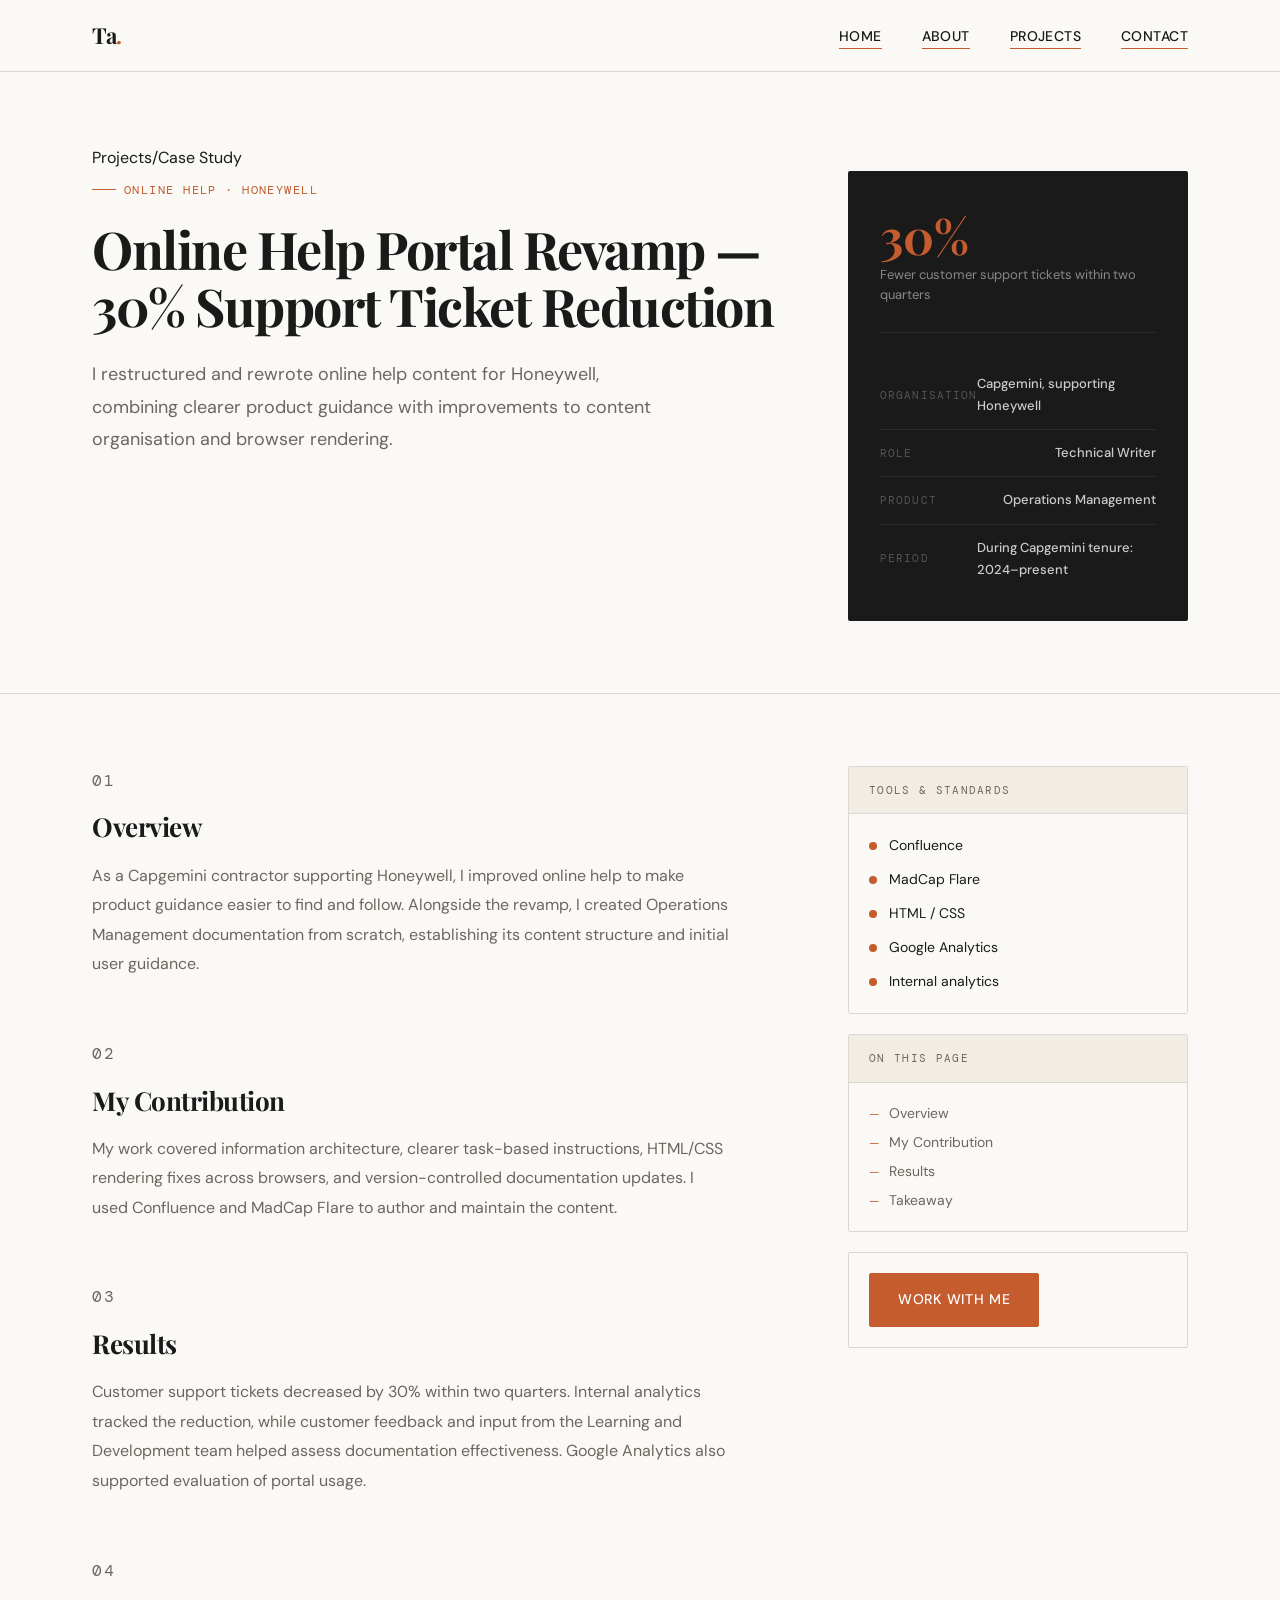
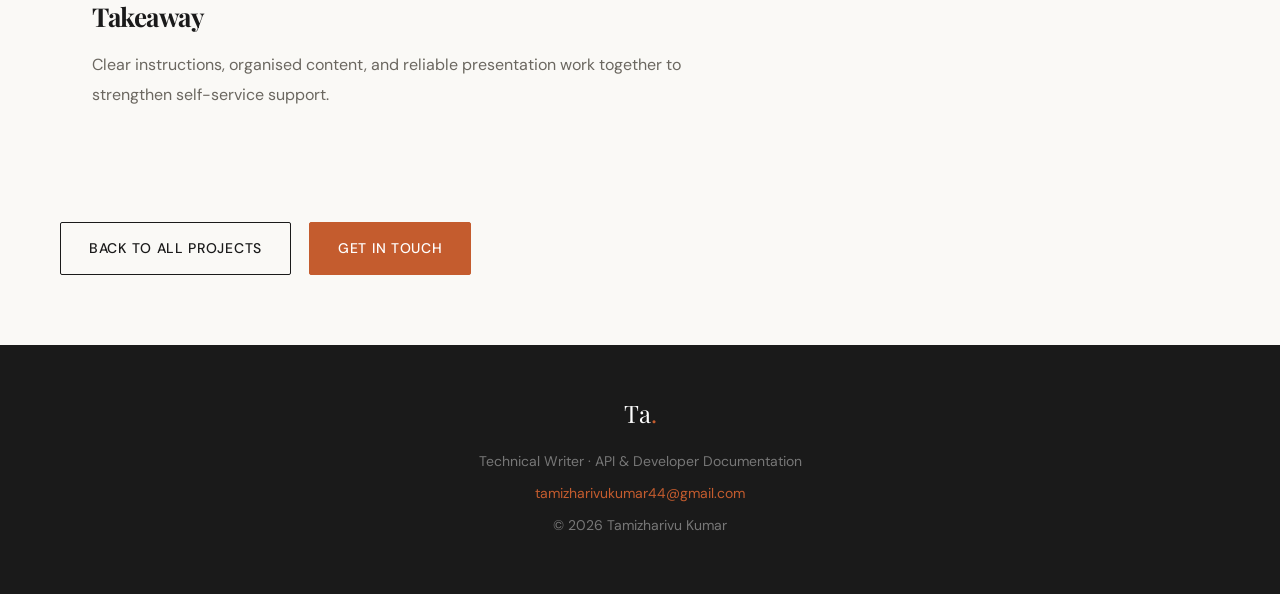
==== pages/project-help-portal.html @ be79c394 "Add new project pages for UI Audit and Video Tutorials; update project links in main projects page" ====
<!DOCTYPE html>
<html lang="en"><head><meta charset="UTF-8"><meta name="viewport" content="width=device-width, initial-scale=1"><title>Online Help Portal Revamp — 30% Support Ticket Reduction — Tamizharivu Kumar</title><meta name="description" content="I restructured and rewrote online help content for Honeywell, combining clearer product guidance with improvements to content organisation and browser rendering."><link rel="stylesheet" href="../css/style.css"><style>
    /* ── CASE STUDY PAGE EXTRAS ── */

    .cs-hero {
      padding-top: calc(var(--nav-h) + 72px);
      padding-bottom: 72px;
      border-bottom: 1px solid var(--border);
    }

    .cs-breadcrumb {
      display: flex;
      align-items: center;
      gap: 8px;
      font-size: 13px;
      color: var(--muted);
      margin-bottom: 32px;
      font-family: var(--font-mono);
      letter-spacing: 0.04em;
    }
    .cs-breadcrumb a { color: var(--accent); }
    .cs-breadcrumb span { color: var(--border); }

    .cs-hero-grid {
      display: grid;
      grid-template-columns: 1fr 340px;
      gap: 64px;
      align-items: start;
    }

    .cs-category {
      display: inline-flex;
      align-items: center;
      gap: 8px;
      font-family: var(--font-mono);
      font-size: 12px;
      letter-spacing: 0.12em;
      text-transform: uppercase;
      color: var(--accent);
      margin-bottom: 20px;
    }
    .cs-category::before {
      content: '';
      width: 24px; height: 1px;
      background: var(--accent);
    }

    .cs-title {
      font-size: clamp(32px, 5vw, 52px);
      font-weight: 700;
      letter-spacing: -1.5px;
      line-height: 1.1;
      margin-bottom: 24px;
    }

    .cs-summary {
      font-size: 18px;
      color: var(--muted);
      line-height: 1.8;
      max-width: 560px;
    }

    /* Stat sidebar */
    .cs-stat-box {
      background: var(--ink);
      padding: 40px 32px;
      border-radius: 2px;
      display: flex;
      flex-direction: column;
      gap: 32px;
      position: sticky;
      top: calc(var(--nav-h) + 24px);
    }

    .cs-stat {
      border-bottom: 1px solid #2a2a2a;
      padding-bottom: 28px;
    }
    .cs-stat:last-child { border-bottom: none; padding-bottom: 0; }

    .cs-stat-num {
      font-family: var(--font-display);
      font-size: 48px;
      font-weight: 700;
      color: var(--accent);
      line-height: 1;
      margin-bottom: 6px;
    }

    .cs-stat-label {
      font-size: 13px;
      color: #888;
      line-height: 1.5;
    }

    .cs-meta {
      margin-top: 8px;
      display: flex;
      flex-direction: column;
      gap: 12px;
    }

    .cs-meta-row {
      display: flex;
      justify-content: space-between;
      align-items: center;
      font-size: 13px;
      padding-bottom: 12px;
      border-bottom: 1px solid #2a2a2a;
    }
    .cs-meta-row:last-child { border-bottom: none; padding-bottom: 0; }

    .cs-meta-key {
      font-family: var(--font-mono);
      font-size: 11px;
      letter-spacing: 0.1em;
      color: #555;
      text-transform: uppercase;
    }
    .cs-meta-val { color: #ccc; font-weight: 500; }

    /* Body sections */
    .cs-body {
      display: grid;
      grid-template-columns: 1fr 340px;
      gap: 64px;
      align-items: start;
      padding: 72px 0;
    }

    .cs-content { max-width: 640px; }

    .cs-section { margin-bottom: 60px; }
    .cs-section:last-child { margin-bottom: 0; }

    .cs-section-label {
      font-family: var(--font-mono);
      font-size: 11px;
      letter-spacing: 0.14em;
      text-transform: uppercase;
      color: var(--accent);
      margin-bottom: 16px;
    }

    .cs-section h2 {
      font-size: 26px;
      font-weight: 700;
      letter-spacing: -0.5px;
      margin-bottom: 18px;
    }

    .cs-section p {
      font-size: 16px;
      color: var(--muted);
      line-height: 1.85;
      margin-bottom: 16px;
    }
    .cs-section p:last-child { margin-bottom: 0; }

    /* Process steps */
    .process-steps {
      counter-reset: step;
      display: flex;
      flex-direction: column;
      gap: 0;
      margin-top: 8px;
      border-left: 1px solid var(--border);
      padding-left: 0;
    }

    .process-step {
      display: grid;
      grid-template-columns: 56px 1fr;
      gap: 0;
      position: relative;
      padding-bottom: 36px;
    }
    .process-step:last-child { padding-bottom: 0; }

    .step-num {
      font-family: var(--font-display);
      font-size: 13px;
      font-weight: 700;
      color: var(--accent);
      padding: 0 20px 0 0;
      padding-top: 2px;
      position: relative;
      left: -1px;
    }
    .step-num::before {
      content: '';
      position: absolute;
      left: -5px; top: 7px;
      width: 9px; height: 9px;
      border-radius: 50%;
      background: var(--white);
      border: 2px solid var(--accent);
    }

    .step-body h3 {
      font-size: 17px;
      font-weight: 600;
      font-family: var(--font-body);
      margin-bottom: 8px;
      color: var(--ink);
    }

    .step-body p {
      font-size: 15px;
      color: var(--muted);
      line-height: 1.75;
      margin-bottom: 0;
    }

    /* Challenge/solution pairs */
    .challenge-grid {
      display: flex;
      flex-direction: column;
      gap: 24px;
      margin-top: 8px;
    }

    .challenge-card {
      border: 1px solid var(--border);
      border-radius: 2px;
      overflow: hidden;
    }

    .challenge-card-header {
      display: flex;
      align-items: center;
      gap: 10px;
      padding: 14px 20px;
      background: var(--cream);
      border-bottom: 1px solid var(--border);
    }

    .challenge-card-header .pill {
      font-family: var(--font-mono);
      font-size: 10px;
      letter-spacing: 0.1em;
      text-transform: uppercase;
      padding: 3px 10px;
      border-radius: 100px;
    }
    .pill-challenge { background: #fce8e8; color: #b33; }
    .pill-solution  { background: #e8f5ec; color: #2a7a3b; }

    .challenge-card-header span:last-child {
      font-size: 14px;
      font-weight: 600;
      color: var(--ink);
    }

    .challenge-card-body {
      padding: 16px 20px;
      font-size: 15px;
      color: var(--muted);
      line-height: 1.75;
    }

    /* Results metrics */
    .results-grid {
      display: grid;
      grid-template-columns: repeat(2, 1fr);
      gap: 16px;
      margin-top: 16px;
    }

    .result-card {
      background: var(--cream);
      border: 1px solid var(--border);
      border-radius: 2px;
      padding: 28px 24px;
    }

    .result-card .r-num {
      font-family: var(--font-display);
      font-size: 40px;
      font-weight: 700;
      color: var(--accent);
      line-height: 1;
      margin-bottom: 8px;
    }

    .result-card .r-label {
      font-size: 14px;
      color: var(--ink);
      font-weight: 500;
      margin-bottom: 4px;
    }

    .result-card .r-desc {
      font-size: 13px;
      color: var(--muted);
      line-height: 1.5;
    }

    /* Tools sidebar sticky section */
    .cs-sidebar { position: sticky; top: calc(var(--nav-h) + 24px); }

    .cs-sidebar-card {
      border: 1px solid var(--border);
      border-radius: 2px;
      overflow: hidden;
      margin-bottom: 20px;
    }

    .cs-sidebar-card-head {
      background: var(--cream);
      padding: 14px 20px;
      border-bottom: 1px solid var(--border);
      font-family: var(--font-mono);
      font-size: 11px;
      letter-spacing: 0.12em;
      text-transform: uppercase;
      color: var(--muted);
    }

    .cs-sidebar-card-body { padding: 20px; }

    .tool-list { display: flex; flex-direction: column; gap: 10px; }

    .tool-item {
      display: flex;
      align-items: center;
      gap: 12px;
      font-size: 14px;
      color: var(--ink);
    }

    .tool-dot {
      width: 8px; height: 8px;
      border-radius: 50%;
      background: var(--accent);
      flex-shrink: 0;
    }

    .role-list { display: flex; flex-direction: column; gap: 8px; }

    .role-item {
      display: flex;
      align-items: flex-start;
      gap: 10px;
      font-size: 14px;
      color: var(--muted);
      line-height: 1.5;
    }
    .role-item::before {
      content: '—';
      color: var(--accent);
      font-size: 12px;
      margin-top: 2px;
      flex-shrink: 0;
    }

    /* Back nav */
    .cs-back-nav {
      padding: 40px 0 72px;
      border-top: 1px solid var(--border);
      display: flex;
      align-items: center;
      justify-content: space-between;
      flex-wrap: wrap;
      gap: 24px;
    }

    .back-link {
      display: flex;
      align-items: center;
      gap: 10px;
      font-size: 14px;
      font-weight: 500;
      color: var(--muted);
      letter-spacing: 0.05em;
      text-transform: uppercase;
      font-family: var(--font-mono);
      transition: color 0.2s, gap 0.2s;
    }
    .back-link:hover { color: var(--ink); gap: 14px; }
    .back-link svg { width: 16px; height: 16px; }

    .next-project {
      text-align: right;
    }
    .next-project .np-label {
      font-family: var(--font-mono);
      font-size: 11px;
      letter-spacing: 0.1em;
      text-transform: uppercase;
      color: var(--muted);
      margin-bottom: 6px;
    }
    .next-project a {
      font-size: 18px;
      font-family: var(--font-display);
      font-weight: 600;
      color: var(--ink);
      display: flex;
      align-items: center;
      gap: 10px;
      justify-content: flex-end;
      transition: gap 0.2s;
    }
    .next-project a:hover { gap: 14px; }

    /* Responsive */
    @media (max-width: 900px) {
      .cs-hero-grid,
      .cs-body { grid-template-columns: 1fr; }
      .cs-stat-box,
      .cs-sidebar { position: static; }
      .results-grid { grid-template-columns: 1fr; }
    }
  
.cs-section{padding:0;scroll-margin-top:100px}.cs-meta-val{max-width:65%;overflow-wrap:anywhere}a:focus-visible{outline:2px solid var(--accent);outline-offset:4px}.case-end{padding:40px 0 70px}.case-links{display:flex;gap:18px;flex-wrap:wrap}@media(prefers-reduced-motion:reduce){html{scroll-behavior:auto}}</style></head><body>  <nav>
    <div class="nav-inner">
      <a class="nav-logo" href="../index.html">Ta<span>.</span></a>
      <ul class="nav-links">
        <li><a href="../index.html">Home</a></li>
        <li><a href="about.html">About</a></li>
        <li><a href="projects.html">Projects</a></li>
        <li><a href="contact.html">Contact</a></li>
      </ul>
      <button class="nav-toggle" aria-label="Toggle menu">
        <span></span><span></span><span></span>
      </button>
    </div>
  </nav>


<main><section class="cs-hero"><div class="container"><div class="breadcrumb"><a href="projects.html">Projects</a><span>/</span><span>Case Study</span></div><div class="cs-hero-grid"><div><p class="cs-category">Online Help · Honeywell</p><h1 class="cs-title">Online Help Portal Revamp — 30% Support Ticket Reduction</h1><p class="cs-summary">I restructured and rewrote online help content for Honeywell, combining clearer product guidance with improvements to content organisation and browser rendering.</p></div><div class="cs-stat-box"><div class="cs-stat"><div class="cs-stat-num">30%</div><div class="cs-stat-label">Fewer customer support tickets within two quarters</div></div><div class="cs-meta"><div class="cs-meta-row"><span class="cs-meta-key">Organisation</span><span class="cs-meta-val">Capgemini, supporting Honeywell</span></div><div class="cs-meta-row"><span class="cs-meta-key">Role</span><span class="cs-meta-val">Technical Writer</span></div><div class="cs-meta-row"><span class="cs-meta-key">Product</span><span class="cs-meta-val">Operations Management</span></div><div class="cs-meta-row"><span class="cs-meta-key">Period</span><span class="cs-meta-val">During Capgemini tenure: 2024–present</span></div></div></div></div></div></section>
<section style="padding:0"><div class="container"><div class="cs-body"><article class="cs-content"><section class="cs-section" id="section-1"><p class="cs-section-label">01</p><h2>Overview</h2><p>As a Capgemini contractor supporting Honeywell, I improved online help to make product guidance easier to find and follow. Alongside the revamp, I created Operations Management documentation from scratch, establishing its content structure and initial user guidance.</p></section><section class="cs-section" id="section-2"><p class="cs-section-label">02</p><h2>My Contribution</h2><p>My work covered information architecture, clearer task-based instructions, HTML/CSS rendering fixes across browsers, and version-controlled documentation updates. I used Confluence and MadCap Flare to author and maintain the content.</p></section><section class="cs-section" id="section-3"><p class="cs-section-label">03</p><h2>Results</h2><p>Customer support tickets decreased by 30% within two quarters. Internal analytics tracked the reduction, while customer feedback and input from the Learning and Development team helped assess documentation effectiveness. Google Analytics also supported evaluation of portal usage.</p></section><section class="cs-section" id="section-4"><p class="cs-section-label">04</p><h2>Takeaway</h2><p>Clear instructions, organised content, and reliable presentation work together to strengthen self-service support.</p></section></article><aside class="cs-sidebar" aria-label="Project information"><div class="cs-sidebar-card"><div class="cs-sidebar-card-head">Tools &amp; Standards</div><div class="cs-sidebar-card-body"><div class="tool-list"><div class="tool-item"><span class="tool-dot"></span>Confluence</div><div class="tool-item"><span class="tool-dot"></span>MadCap Flare</div><div class="tool-item"><span class="tool-dot"></span>HTML / CSS</div><div class="tool-item"><span class="tool-dot"></span>Google Analytics</div><div class="tool-item"><span class="tool-dot"></span>Internal analytics</div></div></div></div><div class="cs-sidebar-card"><div class="cs-sidebar-card-head">On This Page</div><div class="cs-sidebar-card-body"><div class="role-list"><div class="role-item"><a href="#section-1">Overview</a></div><div class="role-item"><a href="#section-2">My Contribution</a></div><div class="role-item"><a href="#section-3">Results</a></div><div class="role-item"><a href="#section-4">Takeaway</a></div></div></div></div><div class="cs-sidebar-card"><div class="cs-sidebar-card-body"><a href="contact.html" class="btn btn-primary">Work With Me</a></div></div></aside></div></div></section><div class="container case-end"><div class="case-links"><a href="projects.html" class="btn btn-outline">Back to All Projects</a><a href="mailto:tamizharivukumar44@gmail.com" class="btn btn-primary">Get In Touch</a></div></div></main><footer><div class="container"><div class="footer-logo">Ta<span>.</span></div><p>Technical Writer · API &amp; Developer Documentation</p><p><a href="mailto:tamizharivukumar44@gmail.com">tamizharivukumar44@gmail.com</a></p><p>© 2026 Tamizharivu Kumar</p></div></footer><script src="../js/main.js"></script></body></html>
---- css/style.css ----
/* =========================================
   TECHNICAL WRITER PORTFOLIO — STYLE SHEET
   ========================================= */

@import url('https://fonts.googleapis.com/css2?family=Playfair+Display:ital,wght@0,400;0,600;0,700;1,400&family=DM+Sans:wght@300;400;500&family=DM+Mono:wght@400;500&display=swap');

/* ---- RESET & BASE ---- */
*, *::before, *::after { box-sizing: border-box; margin: 0; padding: 0; }

:root {
  --ink:       #1a1a1a;
  --paper:     #faf9f6;
  --cream:     #f2ede4;
  --accent:    #c45c2e;
  --accent-lt: #f0d6c8;
  --muted:     #6b6760;
  --border:    #ddd8cf;
  --white:     #ffffff;

  --font-display: 'Playfair Display', Georgia, serif;
  --font-body:    'DM Sans', sans-serif;
  --font-mono:    'DM Mono', monospace;

  --nav-h:    72px;
  --max-w:    1160px;
  --section-py: 100px;
}

html { scroll-behavior: smooth; }

body {
  font-family: var(--font-body);
  background: var(--paper);
  color: var(--ink);
  line-height: 1.7;
  font-size: 16px;
  overflow-x: hidden;
}

/* ---- TYPOGRAPHY ---- */
h1, h2, h3, h4 {
  font-family: var(--font-display);
  line-height: 1.2;
  color: var(--ink);
}

a { color: inherit; text-decoration: none; }
img { display: block; max-width: 100%; }
ul { list-style: none; }

/* ---- LAYOUT ---- */
.container {
  width: 100%;
  max-width: var(--max-w);
  margin: 0 auto;
  padding: 0 32px;
}

section { padding: var(--section-py) 0; }

/* ---- NAV ---- */
nav {
  position: fixed;
  top: 0; left: 0; right: 0;
  height: var(--nav-h);
  background: rgba(250, 249, 246, 0.92);
  backdrop-filter: blur(12px);
  border-bottom: 1px solid var(--border);
  z-index: 100;
  display: flex;
  align-items: center;
}

.nav-inner {
  display: flex;
  align-items: center;
  justify-content: space-between;
  width: 100%;
  max-width: var(--max-w);
  margin: 0 auto;
  padding: 0 32px;
}

.nav-logo {
  font-family: var(--font-display);
  font-size: 22px;
  font-weight: 700;
  color: var(--ink);
  letter-spacing: -0.5px;
}

.nav-logo span { color: var(--accent); }

.nav-links {
  display: flex;
  align-items: center;
  gap: 40px;
}

.nav-links a {
  font-size: 14px;
  font-weight: 500;
  color: var(--muted);
  letter-spacing: 0.03em;
  text-transform: uppercase;
  transition: color 0.2s;
  position: relative;
}

.nav-links a::after {
  content: '';
  position: absolute;
  bottom: -4px; left: 0;
  width: 0; height: 1px;
  background: var(--accent);
  transition: width 0.3s ease;
}

.nav-links a:hover,
.nav-links a.active { color: var(--ink); }
.nav-links a:hover::after,
.nav-links a.active::after { width: 100%; }

/* Hamburger */
.nav-toggle {
  display: none;
  flex-direction: column;
  gap: 5px;
  cursor: pointer;
  padding: 4px;
  background: none;
  border: none;
}
.nav-toggle span {
  display: block;
  width: 24px; height: 2px;
  background: var(--ink);
  border-radius: 2px;
  transition: all 0.3s;
}

/* ---- BUTTONS ---- */
.btn {
  display: inline-flex;
  align-items: center;
  gap: 8px;
  padding: 14px 28px;
  border-radius: 2px;
  font-family: var(--font-body);
  font-size: 14px;
  font-weight: 500;
  letter-spacing: 0.05em;
  text-transform: uppercase;
  cursor: pointer;
  transition: all 0.2s ease;
  border: 1.5px solid transparent;
}

.btn-primary {
  background: var(--accent);
  color: var(--white);
  border-color: var(--accent);
}
.btn-primary:hover {
  background: #b0501f;
  border-color: #b0501f;
  transform: translateY(-1px);
}

.btn-outline {
  background: transparent;
  color: var(--ink);
  border-color: var(--ink);
}
.btn-outline:hover {
  background: var(--ink);
  color: var(--white);
  transform: translateY(-1px);
}

/* ---- SECTION LABEL ---- */
.section-label {
  font-family: var(--font-mono);
  font-size: 12px;
  font-weight: 500;
  letter-spacing: 0.15em;
  text-transform: uppercase;
  color: var(--accent);
  display: flex;
  align-items: center;
  gap: 12px;
  margin-bottom: 16px;
}
.section-label::before {
  content: '';
  width: 32px; height: 1px;
  background: var(--accent);
}

.section-title {
  font-size: clamp(32px, 5vw, 52px);
  font-weight: 700;
  margin-bottom: 24px;
  letter-spacing: -1px;
}

/* ================================================
   HOME PAGE
   ================================================ */
.hero {
  min-height: 100vh;
  display: grid;
  grid-template-columns: 1fr 1fr;
  align-items: center;
  padding-top: var(--nav-h);
  overflow: hidden;
}

.hero-left {
  padding: 80px 60px 80px 32px;
  max-width: 580px;
}

.hero-eyebrow {
  font-family: var(--font-mono);
  font-size: 13px;
  letter-spacing: 0.12em;
  color: var(--muted);
  text-transform: uppercase;
  margin-bottom: 24px;
  display: flex;
  align-items: center;
  gap: 10px;
}
.hero-eyebrow::before {
  content: '';
  width: 24px; height: 1px;
  background: var(--muted);
}

.hero-name {
  font-size: clamp(48px, 7vw, 80px);
  font-weight: 700;
  letter-spacing: -2px;
  line-height: 1.05;
  margin-bottom: 12px;
}

.hero-title {
  font-family: var(--font-display);
  font-style: italic;
  font-size: clamp(22px, 3vw, 32px);
  color: var(--accent);
  margin-bottom: 28px;
}

.hero-desc {
  font-size: 17px;
  color: var(--muted);
  line-height: 1.8;
  margin-bottom: 40px;
  max-width: 460px;
}

.hero-ctas {
  display: flex;
  gap: 16px;
  flex-wrap: wrap;
}

.hero-right {
  position: relative;
  height: 100vh;
  background: var(--cream);
  display: flex;
  align-items: center;
  justify-content: center;
  overflow: hidden;
}

.hero-image-wrap {
  position: relative;
  width: 380px;
  height: 460px;
}

.hero-photo {
  width: 100%;
  height: 100%;
  object-fit: cover;
  border-radius: 2px;
  position: relative;
  z-index: 2;
}

.hero-photo-placeholder {
  width: 100%;
  height: 100%;
  background: linear-gradient(135deg, #e8e2d9 0%, #d4cec5 100%);
  border-radius: 2px;
  position: relative;
  z-index: 2;
  display: flex;
  align-items: center;
  justify-content: center;
}

.hero-photo-placeholder svg {
  width: 80px;
  height: 80px;
  opacity: 0.3;
}

.hero-frame {
  position: absolute;
  top: 20px; right: -20px;
  width: 100%; height: 100%;
  border: 2px solid var(--accent);
  border-radius: 2px;
  z-index: 1;
}

.hero-badge {
  position: absolute;
  bottom: -24px; left: -24px;
  background: var(--white);
  border: 1px solid var(--border);
  padding: 18px 22px;
  border-radius: 2px;
  z-index: 3;
  box-shadow: 0 8px 32px rgba(0,0,0,0.08);
}
.hero-badge-number {
  font-family: var(--font-display);
  font-size: 36px;
  font-weight: 700;
  color: var(--accent);
  line-height: 1;
}
.hero-badge-label {
  font-size: 12px;
  color: var(--muted);
  margin-top: 4px;
  letter-spacing: 0.05em;
}

/* Scroll indicator */
.scroll-hint {
  position: absolute;
  bottom: 40px;
  left: 50%;
  transform: translateX(-50%);
  display: flex;
  flex-direction: column;
  align-items: center;
  gap: 8px;
  color: var(--muted);
  font-size: 12px;
  letter-spacing: 0.1em;
  text-transform: uppercase;
  animation: nudge 2s ease-in-out infinite;
}

.scroll-hint svg { width: 20px; height: 20px; }

@keyframes nudge {
  0%, 100% { transform: translateX(-50%) translateY(0); }
  50%       { transform: translateX(-50%) translateY(6px); }
}

/* Services strip */
.services-strip {
  background: var(--ink);
  padding: 64px 0;
}

.services-grid {
  display: grid;
  grid-template-columns: repeat(4, 1fr);
  gap: 1px;
  background: #333;
}

.service-item {
  background: var(--ink);
  padding: 40px 32px;
  transition: background 0.3s;
}
.service-item:hover { background: #242424; }

.service-icon {
  width: 40px; height: 40px;
  margin-bottom: 16px;
  color: var(--accent);
}
.service-icon svg { width: 100%; height: 100%; }

.service-item h3 {
  font-size: 18px;
  color: var(--white);
  margin-bottom: 10px;
  font-family: var(--font-body);
  font-weight: 500;
}

.service-item p {
  font-size: 14px;
  color: #888;
  line-height: 1.7;
}

/* Featured projects home strip */
.home-projects {
  background: var(--paper);
}

.featured-grid {
  display: grid;
  grid-template-columns: 1fr 1fr;
  gap: 2px;
  margin-top: 60px;
  background: var(--border);
}

.feat-card {
  background: var(--paper);
  padding: 48px;
  transition: background 0.3s;
  cursor: pointer;
}
.feat-card:hover { background: var(--cream); }

.feat-tag {
  font-family: var(--font-mono);
  font-size: 11px;
  letter-spacing: 0.1em;
  text-transform: uppercase;
  color: var(--accent);
  margin-bottom: 16px;
}

.feat-card h3 {
  font-size: 26px;
  font-weight: 600;
  margin-bottom: 14px;
  letter-spacing: -0.5px;
}

.feat-card p {
  font-size: 15px;
  color: var(--muted);
  line-height: 1.7;
  margin-bottom: 28px;
}

.feat-link {
  display: inline-flex;
  align-items: center;
  gap: 8px;
  font-size: 13px;
  font-weight: 500;
  letter-spacing: 0.08em;
  text-transform: uppercase;
  color: var(--accent);
  border-bottom: 1px solid var(--accent);
  padding-bottom: 2px;
  transition: gap 0.2s;
}
.feat-link:hover { gap: 14px; }

/* Testimonial */
.testimonial-section {
  background: var(--cream);
  padding: 80px 0;
  text-align: center;
}

blockquote.main-quote {
  font-family: var(--font-display);
  font-style: italic;
  font-size: clamp(22px, 3vw, 36px);
  max-width: 760px;
  margin: 0 auto 28px;
  line-height: 1.4;
  color: var(--ink);
}

.quote-attr {
  font-size: 14px;
  color: var(--muted);
  letter-spacing: 0.08em;
  text-transform: uppercase;
}

/* ================================================
   ABOUT PAGE
   ================================================ */
.about-hero {
  padding-top: calc(var(--nav-h) + 80px);
  padding-bottom: 80px;
}

.about-hero-grid {
  display: grid;
  grid-template-columns: 1fr 1fr;
  gap: 80px;
  align-items: center;
}

.about-image-wrap {
  position: relative;
}

.about-photo {
  width: 100%;
  aspect-ratio: 3/4;
  object-fit: cover;
  border-radius: 2px;
}

.about-photo-placeholder {
  width: 100%;
  aspect-ratio: 3/4;
  background: var(--cream);
  border-radius: 2px;
  display: flex;
  align-items: center;
  justify-content: center;
}

.about-accent-block {
  position: absolute;
  bottom: -32px;
  right: -32px;
  width: 180px;
  height: 180px;
  background: var(--accent);
  z-index: -1;
  border-radius: 2px;
}

.about-stat-chips {
  display: flex;
  gap: 16px;
  flex-wrap: wrap;
  margin-top: 32px;
}

.stat-chip {
  text-align: center;
  background: var(--white);
  border: 1px solid var(--border);
  padding: 20px 28px;
  border-radius: 2px;
  flex: 1;
  min-width: 100px;
}
.stat-chip .num {
  font-family: var(--font-display);
  font-size: 32px;
  font-weight: 700;
  color: var(--accent);
  display: block;
}
.stat-chip .lbl {
  font-size: 12px;
  color: var(--muted);
  text-transform: uppercase;
  letter-spacing: 0.05em;
  margin-top: 4px;
}

/* Skills section */
.skills-section {
  background: var(--cream);
}

.skills-grid {
  display: grid;
  grid-template-columns: repeat(3, 1fr);
  gap: 24px;
  margin-top: 60px;
}

.skill-card {
  background: var(--white);
  border: 1px solid var(--border);
  padding: 32px;
  border-radius: 2px;
  transition: border-color 0.3s, transform 0.3s;
}
.skill-card:hover {
  border-color: var(--accent);
  transform: translateY(-4px);
}

.skill-card h3 {
  font-size: 17px;
  font-weight: 600;
  margin-bottom: 16px;
  font-family: var(--font-body);
  display: flex;
  align-items: center;
  gap: 10px;
}

.skill-card h3 .dot {
  width: 8px; height: 8px;
  background: var(--accent);
  border-radius: 50%;
  flex-shrink: 0;
}

.skill-list li {
  font-size: 14px;
  color: var(--muted);
  padding: 6px 0;
  border-bottom: 1px solid var(--cream);
  display: flex;
  align-items: center;
  gap: 8px;
}
.skill-list li::before {
  content: '—';
  color: var(--accent);
  font-size: 12px;
}

/* Timeline */
.timeline-section { background: var(--paper); }

.timeline {
  margin-top: 60px;
  position: relative;
  max-width: 700px;
}

.timeline::before {
  content: '';
  position: absolute;
  left: 0; top: 0; bottom: 0;
  width: 1px;
  background: var(--border);
}

.timeline-item {
  padding-left: 40px;
  margin-bottom: 48px;
  position: relative;
}

.timeline-item::before {
  content: '';
  position: absolute;
  left: -5px; top: 6px;
  width: 11px; height: 11px;
  border-radius: 50%;
  background: var(--white);
  border: 2px solid var(--accent);
}

.timeline-date {
  font-family: var(--font-mono);
  font-size: 12px;
  color: var(--accent);
  letter-spacing: 0.1em;
  margin-bottom: 8px;
}

.timeline-item h3 {
  font-size: 20px;
  font-weight: 600;
  font-family: var(--font-body);
  margin-bottom: 4px;
}

.timeline-item .company {
  font-size: 14px;
  color: var(--muted);
  margin-bottom: 12px;
}

.timeline-item p {
  font-size: 15px;
  color: var(--muted);
  line-height: 1.7;
}

/* ================================================
   PROJECTS PAGE
   ================================================ */
.projects-hero {
  padding-top: calc(var(--nav-h) + 80px);
  padding-bottom: 60px;
}

.filter-bar {
  display: flex;
  gap: 8px;
  flex-wrap: wrap;
  margin-top: 48px;
}

.filter-btn {
  padding: 8px 20px;
  border-radius: 100px;
  font-size: 13px;
  font-weight: 500;
  cursor: pointer;
  border: 1.5px solid var(--border);
  background: transparent;
  color: var(--muted);
  font-family: var(--font-body);
  transition: all 0.2s;
  letter-spacing: 0.03em;
}
.filter-btn:hover,
.filter-btn.active {
  border-color: var(--accent);
  color: var(--accent);
  background: var(--accent-lt);
}

.projects-grid {
  display: grid;
  grid-template-columns: repeat(3, 1fr);
  gap: 24px;
  margin-top: 60px;
}

.project-card {
  border: 1px solid var(--border);
  border-radius: 2px;
  overflow: hidden;
  background: var(--white);
  transition: transform 0.3s, box-shadow 0.3s;
}
.project-card:hover {
  transform: translateY(-6px);
  box-shadow: 0 20px 60px rgba(0,0,0,0.08);
}

.project-card-thumb {
  height: 200px;
  background: var(--cream);
  position: relative;
  overflow: hidden;
  display: flex;
  align-items: center;
  justify-content: center;
}

.project-card-thumb .thumb-icon {
  width: 48px; height: 48px;
  opacity: 0.25;
}

.project-card-thumb .thumb-label {
  position: absolute;
  top: 16px; left: 16px;
  font-family: var(--font-mono);
  font-size: 11px;
  letter-spacing: 0.1em;
  text-transform: uppercase;
  background: var(--accent);
  color: var(--white);
  padding: 4px 10px;
  border-radius: 100px;
}

.project-card-body { padding: 28px; }

.project-card-body h3 {
  font-size: 20px;
  font-weight: 600;
  margin-bottom: 10px;
  font-family: var(--font-body);
  letter-spacing: -0.3px;
}

.project-card-body p {
  font-size: 14px;
  color: var(--muted);
  line-height: 1.7;
  margin-bottom: 20px;
}

.project-tags {
  display: flex;
  gap: 8px;
  flex-wrap: wrap;
  margin-bottom: 20px;
}

.tag {
  font-size: 11px;
  font-family: var(--font-mono);
  letter-spacing: 0.05em;
  padding: 4px 10px;
  background: var(--cream);
  color: var(--muted);
  border-radius: 100px;
  border: 1px solid var(--border);
}

.project-links {
  display: flex;
  gap: 16px;
}

.proj-link {
  font-size: 13px;
  font-weight: 500;
  color: var(--accent);
  letter-spacing: 0.05em;
  text-transform: uppercase;
  display: flex;
  align-items: center;
  gap: 6px;
  transition: gap 0.2s;
}
.proj-link:hover { gap: 10px; }
.proj-link svg { width: 14px; height: 14px; }

/* ================================================
   CONTACT PAGE
   ================================================ */
.contact-section {
  padding-top: calc(var(--nav-h) + 80px);
  min-height: 100vh;
}

.contact-grid {
  display: grid;
  grid-template-columns: 1fr 1fr;
  gap: 80px;
  align-items: start;
}

.contact-info h2 { margin-bottom: 20px; }
.contact-info > p {
  font-size: 17px;
  color: var(--muted);
  line-height: 1.8;
  margin-bottom: 48px;
}

.contact-details {
  display: flex;
  flex-direction: column;
  gap: 24px;
  margin-bottom: 48px;
}

.contact-item {
  display: flex;
  align-items: flex-start;
  gap: 16px;
}

.contact-item-icon {
  width: 44px; height: 44px;
  background: var(--cream);
  border-radius: 2px;
  display: flex;
  align-items: center;
  justify-content: center;
  flex-shrink: 0;
}
.contact-item-icon svg { width: 20px; height: 20px; color: var(--accent); }

.contact-item-text .lbl {
  font-size: 11px;
  font-family: var(--font-mono);
  letter-spacing: 0.1em;
  text-transform: uppercase;
  color: var(--muted);
  margin-bottom: 2px;
}
.contact-item-text a,
.contact-item-text span {
  font-size: 16px;
  font-weight: 500;
  color: var(--ink);
}

.social-row {
  display: flex;
  gap: 12px;
}

.social-btn {
  width: 44px; height: 44px;
  border: 1.5px solid var(--border);
  border-radius: 2px;
  display: flex;
  align-items: center;
  justify-content: center;
  color: var(--muted);
  transition: all 0.2s;
}
.social-btn:hover {
  border-color: var(--accent);
  color: var(--accent);
  background: var(--accent-lt);
}
.social-btn svg { width: 18px; height: 18px; }

/* Form */
.contact-form-wrap {
  background: var(--cream);
  padding: 48px;
  border-radius: 2px;
}

.contact-form-wrap h3 {
  font-size: 24px;
  font-weight: 600;
  font-family: var(--font-body);
  margin-bottom: 32px;
}

.form-group {
  margin-bottom: 24px;
}

.form-group label {
  display: block;
  font-size: 12px;
  font-family: var(--font-mono);
  letter-spacing: 0.1em;
  text-transform: uppercase;
  color: var(--muted);
  margin-bottom: 8px;
}

.form-group input,
.form-group select,
.form-group textarea {
  width: 100%;
  padding: 14px 18px;
  background: var(--white);
  border: 1.5px solid var(--border);
  border-radius: 2px;
  font-family: var(--font-body);
  font-size: 16px;
  color: var(--ink);
  outline: none;
  transition: border-color 0.2s;
  appearance: none;
}

.form-group input:focus,
.form-group select:focus,
.form-group textarea:focus {
  border-color: var(--accent);
}

.form-group textarea {
  resize: vertical;
  min-height: 140px;
}

.form-row { display: grid; grid-template-columns: 1fr 1fr; gap: 16px; }

.form-success {
  display: none;
  text-align: center;
  padding: 32px;
}
.form-success svg { width: 48px; height: 48px; color: var(--accent); margin: 0 auto 16px; }
.form-success h4 { font-size: 22px; margin-bottom: 8px; }
.form-success p { color: var(--muted); }

/* ================================================
   FOOTER
   ================================================ */
footer {
  background: var(--ink);
  padding: 48px 0;
  text-align: center;
  color: #777;
  font-size: 14px;
}

footer .footer-logo {
  font-family: var(--font-display);
  font-size: 24px;
  color: var(--white);
  margin-bottom: 16px;
}

footer .footer-logo span { color: var(--accent); }

footer p { margin-bottom: 8px; }
footer a { color: var(--accent); }

/* ================================================
   ANIMATIONS
   ================================================ */
.fade-up {
  opacity: 0;
  transform: translateY(30px);
  transition: opacity 0.7s ease, transform 0.7s ease;
}
.fade-up.visible {
  opacity: 1;
  transform: none;
}

.fade-up:nth-child(2) { transition-delay: 0.1s; }
.fade-up:nth-child(3) { transition-delay: 0.2s; }
.fade-up:nth-child(4) { transition-delay: 0.3s; }

/* ================================================
   RESPONSIVE
   ================================================ */
@media (max-width: 900px) {
  .hero { grid-template-columns: 1fr; }
  .hero-right { display: none; }
  .hero-left { padding: 60px 32px; max-width: 100%; }

  .services-grid { grid-template-columns: 1fr 1fr; }
  .featured-grid { grid-template-columns: 1fr; }

  .about-hero-grid { grid-template-columns: 1fr; gap: 40px; }
  .skills-grid { grid-template-columns: 1fr 1fr; }

  .projects-grid { grid-template-columns: 1fr 1fr; }

  .contact-grid { grid-template-columns: 1fr; gap: 48px; }

  .nav-links { display: none; }
  .nav-toggle { display: flex; }

  .nav-links.open {
    display: flex;
    flex-direction: column;
    position: absolute;
    top: var(--nav-h);
    left: 0; right: 0;
    background: var(--paper);
    border-bottom: 1px solid var(--border);
    padding: 24px 32px;
    gap: 20px;
  }
}

@media (max-width: 600px) {
  :root { --section-py: 64px; }
  .container { padding: 0 20px; }
  .services-grid { grid-template-columns: 1fr; }
  .skills-grid { grid-template-columns: 1fr; }
  .projects-grid { grid-template-columns: 1fr; }
  .form-row { grid-template-columns: 1fr; }
  .contact-form-wrap { padding: 28px 20px; }
  .hero-ctas { flex-direction: column; }
  .about-stat-chips { flex-direction: column; }
}
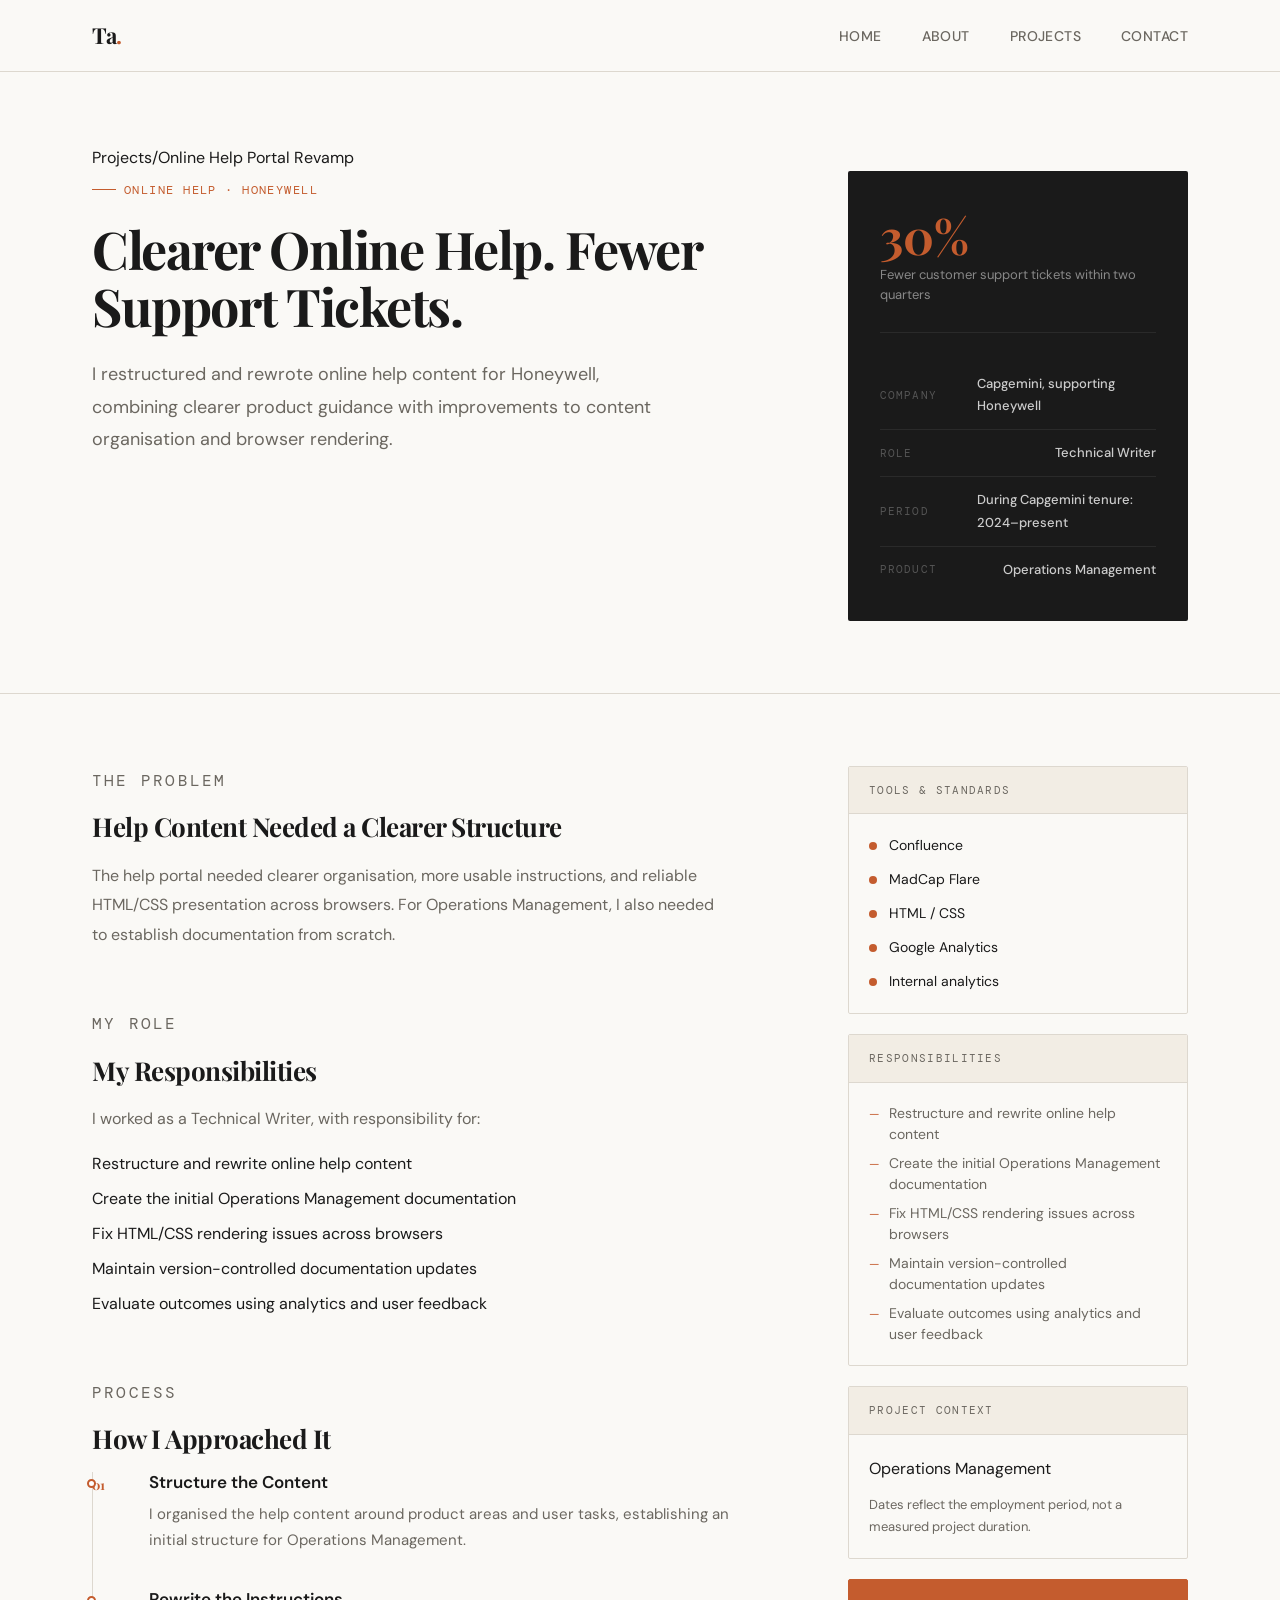
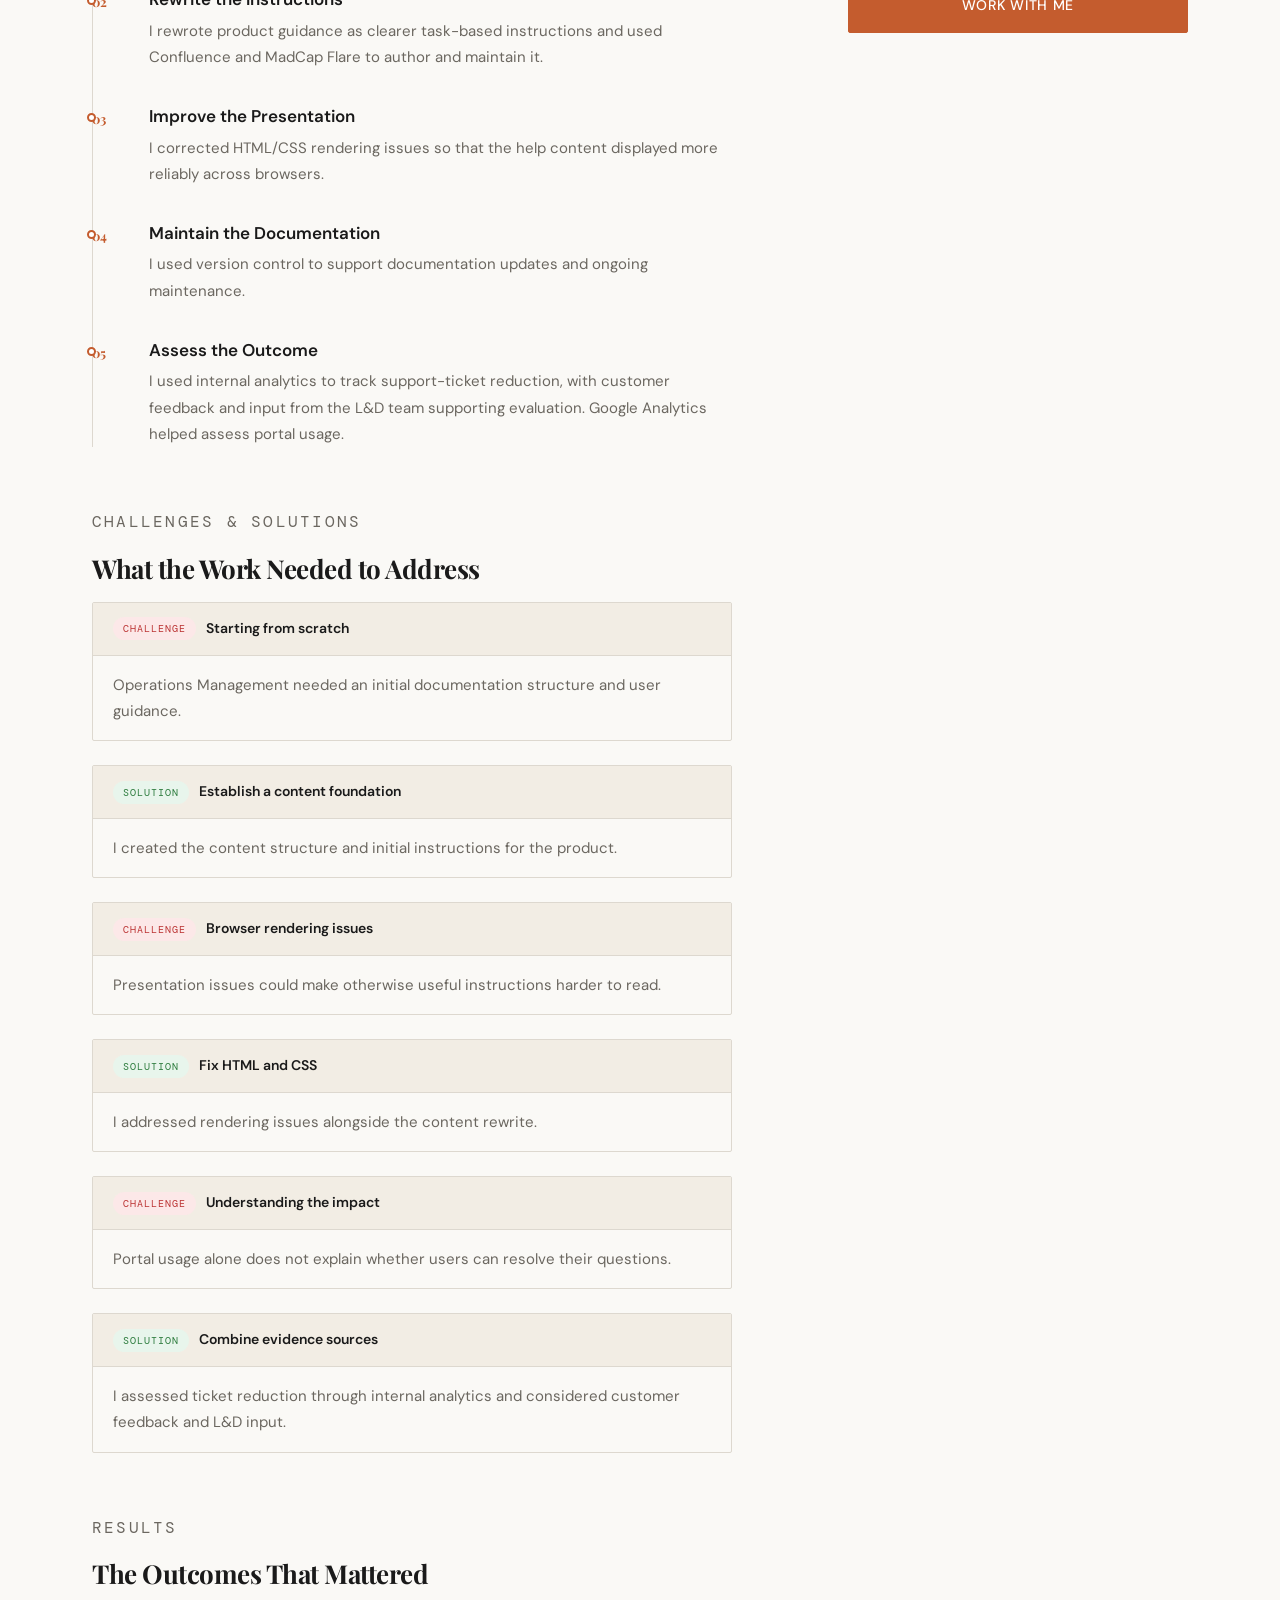
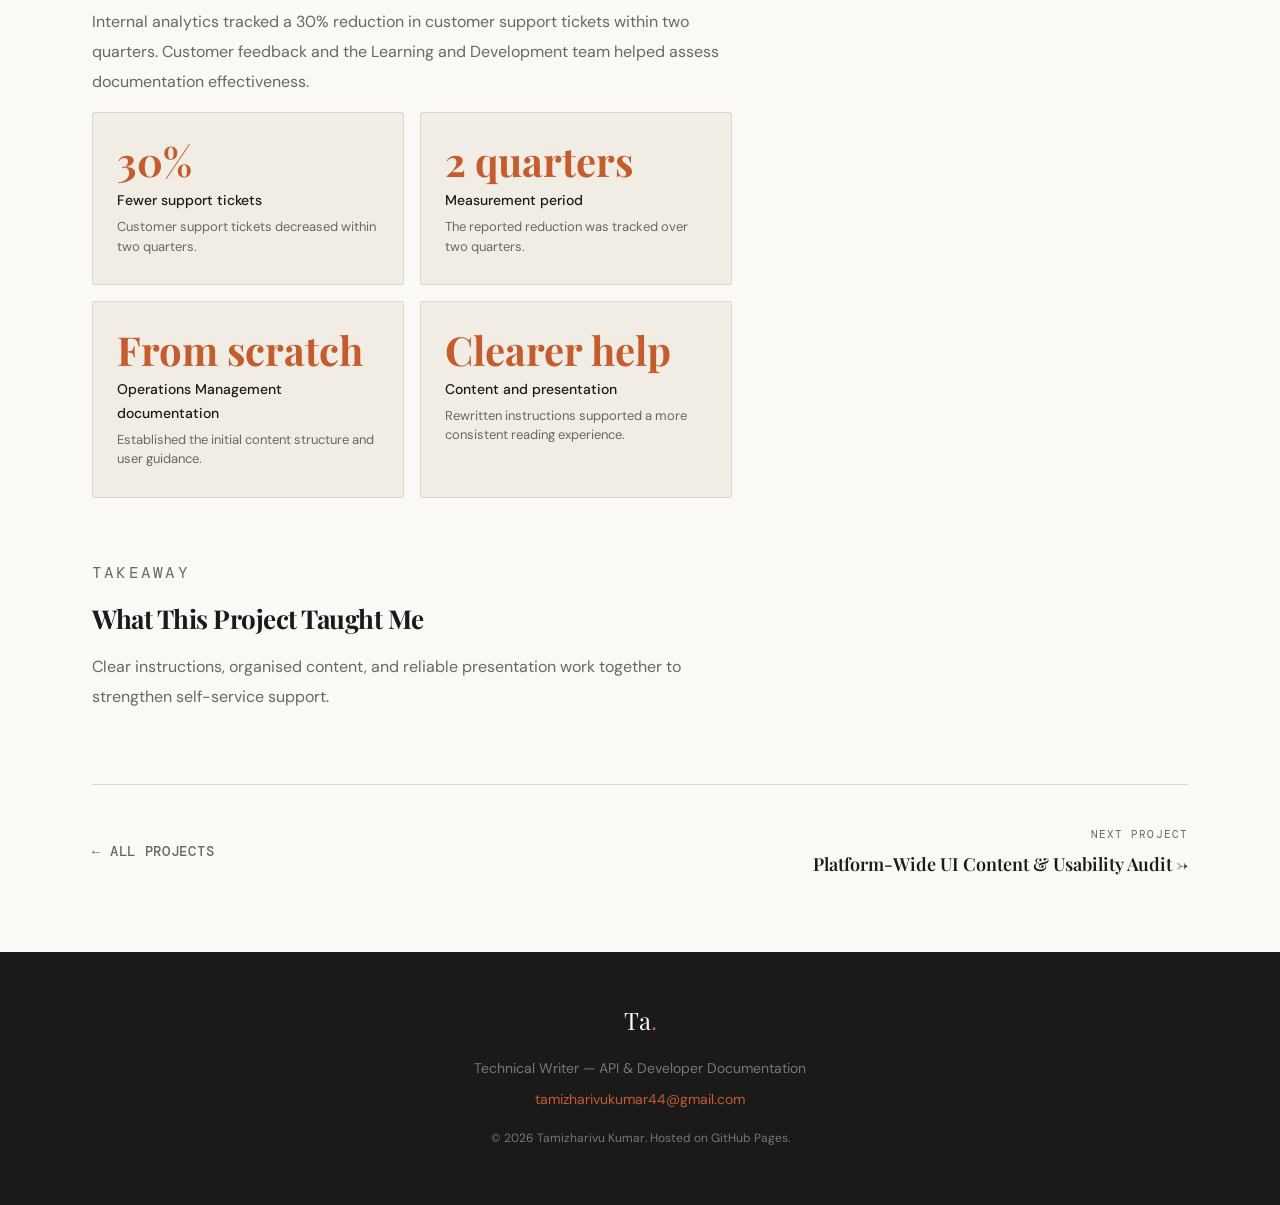
==== commit 43e07e70: "Refactor project pages: update content structure, enhance clarity, and improve visual consistency ac" ====
--- a/pages/project-help-portal.html
+++ b/pages/project-help-portal.html
@@ -1,5 +1,4 @@
-<!DOCTYPE html>
-<html lang="en"><head><meta charset="UTF-8"><meta name="viewport" content="width=device-width, initial-scale=1"><title>Online Help Portal Revamp — 30% Support Ticket Reduction — Tamizharivu Kumar</title><meta name="description" content="I restructured and rewrote online help content for Honeywell, combining clearer product guidance with improvements to content organisation and browser rendering."><link rel="stylesheet" href="../css/style.css"><style>
+<!DOCTYPE html><html lang="en"><head><meta charset="UTF-8"><meta name="viewport" content="width=device-width, initial-scale=1"><title>Online Help Portal Revamp — 30% Support Ticket Reduction — Tamizharivu Kumar</title><meta name="description" content="I restructured and rewrote online help content for Honeywell, combining clearer product guidance with improvements to content organisation and browser rendering."><link rel="stylesheet" href="../css/style.css"><style>
     /* ── CASE STUDY PAGE EXTRAS ── */
 
     .cs-hero {
@@ -413,7 +412,7 @@
       .results-grid { grid-template-columns: 1fr; }
     }
   
-.cs-section{padding:0;scroll-margin-top:100px}.cs-meta-val{max-width:65%;overflow-wrap:anywhere}a:focus-visible{outline:2px solid var(--accent);outline-offset:4px}.case-end{padding:40px 0 70px}.case-links{display:flex;gap:18px;flex-wrap:wrap}@media(prefers-reduced-motion:reduce){html{scroll-behavior:auto}}</style></head><body>  <nav>
+.cs-meta-val{max-width:65%;overflow-wrap:anywhere}.r-num{font-size:clamp(22px,3vw,36px);overflow-wrap:anywhere}a:focus-visible{outline:2px solid var(--accent);outline-offset:4px}</style></head><body>  <nav>
     <div class="nav-inner">
       <a class="nav-logo" href="../index.html">Ta<span>.</span></a>
       <ul class="nav-links">
@@ -428,6 +427,4 @@
     </div>
   </nav>
 
-
-<main><section class="cs-hero"><div class="container"><div class="breadcrumb"><a href="projects.html">Projects</a><span>/</span><span>Case Study</span></div><div class="cs-hero-grid"><div><p class="cs-category">Online Help · Honeywell</p><h1 class="cs-title">Online Help Portal Revamp — 30% Support Ticket Reduction</h1><p class="cs-summary">I restructured and rewrote online help content for Honeywell, combining clearer product guidance with improvements to content organisation and browser rendering.</p></div><div class="cs-stat-box"><div class="cs-stat"><div class="cs-stat-num">30%</div><div class="cs-stat-label">Fewer customer support tickets within two quarters</div></div><div class="cs-meta"><div class="cs-meta-row"><span class="cs-meta-key">Organisation</span><span class="cs-meta-val">Capgemini, supporting Honeywell</span></div><div class="cs-meta-row"><span class="cs-meta-key">Role</span><span class="cs-meta-val">Technical Writer</span></div><div class="cs-meta-row"><span class="cs-meta-key">Product</span><span class="cs-meta-val">Operations Management</span></div><div class="cs-meta-row"><span class="cs-meta-key">Period</span><span class="cs-meta-val">During Capgemini tenure: 2024–present</span></div></div></div></div></div></section>
-<section style="padding:0"><div class="container"><div class="cs-body"><article class="cs-content"><section class="cs-section" id="section-1"><p class="cs-section-label">01</p><h2>Overview</h2><p>As a Capgemini contractor supporting Honeywell, I improved online help to make product guidance easier to find and follow. Alongside the revamp, I created Operations Management documentation from scratch, establishing its content structure and initial user guidance.</p></section><section class="cs-section" id="section-2"><p class="cs-section-label">02</p><h2>My Contribution</h2><p>My work covered information architecture, clearer task-based instructions, HTML/CSS rendering fixes across browsers, and version-controlled documentation updates. I used Confluence and MadCap Flare to author and maintain the content.</p></section><section class="cs-section" id="section-3"><p class="cs-section-label">03</p><h2>Results</h2><p>Customer support tickets decreased by 30% within two quarters. Internal analytics tracked the reduction, while customer feedback and input from the Learning and Development team helped assess documentation effectiveness. Google Analytics also supported evaluation of portal usage.</p></section><section class="cs-section" id="section-4"><p class="cs-section-label">04</p><h2>Takeaway</h2><p>Clear instructions, organised content, and reliable presentation work together to strengthen self-service support.</p></section></article><aside class="cs-sidebar" aria-label="Project information"><div class="cs-sidebar-card"><div class="cs-sidebar-card-head">Tools &amp; Standards</div><div class="cs-sidebar-card-body"><div class="tool-list"><div class="tool-item"><span class="tool-dot"></span>Confluence</div><div class="tool-item"><span class="tool-dot"></span>MadCap Flare</div><div class="tool-item"><span class="tool-dot"></span>HTML / CSS</div><div class="tool-item"><span class="tool-dot"></span>Google Analytics</div><div class="tool-item"><span class="tool-dot"></span>Internal analytics</div></div></div></div><div class="cs-sidebar-card"><div class="cs-sidebar-card-head">On This Page</div><div class="cs-sidebar-card-body"><div class="role-list"><div class="role-item"><a href="#section-1">Overview</a></div><div class="role-item"><a href="#section-2">My Contribution</a></div><div class="role-item"><a href="#section-3">Results</a></div><div class="role-item"><a href="#section-4">Takeaway</a></div></div></div></div><div class="cs-sidebar-card"><div class="cs-sidebar-card-body"><a href="contact.html" class="btn btn-primary">Work With Me</a></div></div></aside></div></div></section><div class="container case-end"><div class="case-links"><a href="projects.html" class="btn btn-outline">Back to All Projects</a><a href="mailto:tamizharivukumar44@gmail.com" class="btn btn-primary">Get In Touch</a></div></div></main><footer><div class="container"><div class="footer-logo">Ta<span>.</span></div><p>Technical Writer · API &amp; Developer Documentation</p><p><a href="mailto:tamizharivukumar44@gmail.com">tamizharivukumar44@gmail.com</a></p><p>© 2026 Tamizharivu Kumar</p></div></footer><script src="../js/main.js"></script></body></html>+<main><section class="cs-hero"><div class="container"><div class="breadcrumb"><a href="projects.html">Projects</a><span>/</span><span>Online Help Portal Revamp</span></div><div class="cs-hero-grid"><div><p class="cs-category">Online Help · Honeywell</p><h1 class="cs-title">Clearer Online Help. Fewer Support Tickets.</h1><p class="cs-summary">I restructured and rewrote online help content for Honeywell, combining clearer product guidance with improvements to content organisation and browser rendering.</p></div><div class="cs-stat-box"><div class="cs-stat"><div class="cs-stat-num">30%</div><div class="cs-stat-label">Fewer customer support tickets within two quarters</div></div><div class="cs-meta"><div class="cs-meta-row"><span class="cs-meta-key">Company</span><span class="cs-meta-val">Capgemini, supporting Honeywell</span></div><div class="cs-meta-row"><span class="cs-meta-key">Role</span><span class="cs-meta-val">Technical Writer</span></div><div class="cs-meta-row"><span class="cs-meta-key">Period</span><span class="cs-meta-val">During Capgemini tenure: 2024–present</span></div><div class="cs-meta-row"><span class="cs-meta-key">Product</span><span class="cs-meta-val">Operations Management</span></div></div></div></div></div></section><section style="padding:0"><div class="container"><div class="cs-body"><article class="cs-content"><div class="cs-section"><p class="cs-section-label">The Problem</p><h2>Help Content Needed a Clearer Structure</h2><p>The help portal needed clearer organisation, more usable instructions, and reliable HTML/CSS presentation across browsers. For Operations Management, I also needed to establish documentation from scratch.</p></div><div class="cs-section"><p class="cs-section-label">My Role</p><h2>My Responsibilities</h2><p>I worked as a Technical Writer, with responsibility for:</p><ul class="role-list" style="margin-top:8px"><li>Restructure and rewrite online help content</li><li>Create the initial Operations Management documentation</li><li>Fix HTML/CSS rendering issues across browsers</li><li>Maintain version-controlled documentation updates</li><li>Evaluate outcomes using analytics and user feedback</li></ul></div><div class="cs-section"><p class="cs-section-label">Process</p><h2>How I Approached It</h2><div class="process-steps"><div class="process-step"><div class="step-num">01</div><div class="step-body"><h3>Structure the Content</h3><p>I organised the help content around product areas and user tasks, establishing an initial structure for Operations Management.</p></div></div><div class="process-step"><div class="step-num">02</div><div class="step-body"><h3>Rewrite the Instructions</h3><p>I rewrote product guidance as clearer task-based instructions and used Confluence and MadCap Flare to author and maintain it.</p></div></div><div class="process-step"><div class="step-num">03</div><div class="step-body"><h3>Improve the Presentation</h3><p>I corrected HTML/CSS rendering issues so that the help content displayed more reliably across browsers.</p></div></div><div class="process-step"><div class="step-num">04</div><div class="step-body"><h3>Maintain the Documentation</h3><p>I used version control to support documentation updates and ongoing maintenance.</p></div></div><div class="process-step"><div class="step-num">05</div><div class="step-body"><h3>Assess the Outcome</h3><p>I used internal analytics to track support-ticket reduction, with customer feedback and input from the L&amp;D team supporting evaluation. Google Analytics helped assess portal usage.</p></div></div></div></div><div class="cs-section"><p class="cs-section-label">Challenges &amp; Solutions</p><h2>What the Work Needed to Address</h2><div class="challenge-grid"><div class="challenge-card"><div class="challenge-card-header"><span class="pill pill-challenge">Challenge</span><span>Starting from scratch</span></div><div class="challenge-card-body">Operations Management needed an initial documentation structure and user guidance.</div></div><div class="challenge-card"><div class="challenge-card-header"><span class="pill pill-solution">Solution</span><span>Establish a content foundation</span></div><div class="challenge-card-body">I created the content structure and initial instructions for the product.</div></div><div class="challenge-card"><div class="challenge-card-header"><span class="pill pill-challenge">Challenge</span><span>Browser rendering issues</span></div><div class="challenge-card-body">Presentation issues could make otherwise useful instructions harder to read.</div></div><div class="challenge-card"><div class="challenge-card-header"><span class="pill pill-solution">Solution</span><span>Fix HTML and CSS</span></div><div class="challenge-card-body">I addressed rendering issues alongside the content rewrite.</div></div><div class="challenge-card"><div class="challenge-card-header"><span class="pill pill-challenge">Challenge</span><span>Understanding the impact</span></div><div class="challenge-card-body">Portal usage alone does not explain whether users can resolve their questions.</div></div><div class="challenge-card"><div class="challenge-card-header"><span class="pill pill-solution">Solution</span><span>Combine evidence sources</span></div><div class="challenge-card-body">I assessed ticket reduction through internal analytics and considered customer feedback and L&amp;D input.</div></div></div></div><div class="cs-section"><p class="cs-section-label">Results</p><h2>The Outcomes That Mattered</h2><p>Internal analytics tracked a 30% reduction in customer support tickets within two quarters. Customer feedback and the Learning and Development team helped assess documentation effectiveness.</p><div class="results-grid"><div class="result-card"><div class="r-num">30%</div><div class="r-label">Fewer support tickets</div><div class="r-desc">Customer support tickets decreased within two quarters.</div></div><div class="result-card"><div class="r-num">2 quarters</div><div class="r-label">Measurement period</div><div class="r-desc">The reported reduction was tracked over two quarters.</div></div><div class="result-card"><div class="r-num">From scratch</div><div class="r-label">Operations Management documentation</div><div class="r-desc">Established the initial content structure and user guidance.</div></div><div class="result-card"><div class="r-num">Clearer help</div><div class="r-label">Content and presentation</div><div class="r-desc">Rewritten instructions supported a more consistent reading experience.</div></div></div></div><div class="cs-section"><p class="cs-section-label">Takeaway</p><h2>What This Project Taught Me</h2><p>Clear instructions, organised content, and reliable presentation work together to strengthen self-service support.</p></div></article><aside class="cs-sidebar"><div class="cs-sidebar-card"><div class="cs-sidebar-card-head">Tools &amp; Standards</div><div class="cs-sidebar-card-body"><div class="tool-list"><div class="tool-item"><span class="tool-dot"></span>Confluence</div><div class="tool-item"><span class="tool-dot"></span>MadCap Flare</div><div class="tool-item"><span class="tool-dot"></span>HTML / CSS</div><div class="tool-item"><span class="tool-dot"></span>Google Analytics</div><div class="tool-item"><span class="tool-dot"></span>Internal analytics</div></div></div></div><div class="cs-sidebar-card"><div class="cs-sidebar-card-head">Responsibilities</div><div class="cs-sidebar-card-body"><div class="role-list"><div class="role-item">Restructure and rewrite online help content</div><div class="role-item">Create the initial Operations Management documentation</div><div class="role-item">Fix HTML/CSS rendering issues across browsers</div><div class="role-item">Maintain version-controlled documentation updates</div><div class="role-item">Evaluate outcomes using analytics and user feedback</div></div></div></div><div class="cs-sidebar-card"><div class="cs-sidebar-card-head">Project Context</div><div class="cs-sidebar-card-body"><p>Operations Management</p><p style="margin-top:12px;font-size:13px;color:var(--muted)">Dates reflect the employment period, not a measured project duration.</p></div></div><a href="contact.html" class="btn btn-primary" style="width:100%;justify-content:center">Work With Me</a></aside></div><div class="cs-back-nav"><a href="projects.html" class="back-link">← All Projects</a><div class="next-project"><p class="np-label">Next Project</p><a href="project-ui-audit.html">Platform-Wide UI Content &amp; Usability Audit →</a></div></div></div></section></main><footer><div class="container"><div class="footer-logo">Ta<span>.</span></div><p>Technical Writer — API &amp; Developer Documentation</p><p><a href="mailto:tamizharivukumar44@gmail.com">tamizharivukumar44@gmail.com</a></p><p style="margin-top:16px;font-size:12px">© 2026 Tamizharivu Kumar. Hosted on GitHub Pages.</p></div></footer><script src="../js/main.js"></script></body></html>
